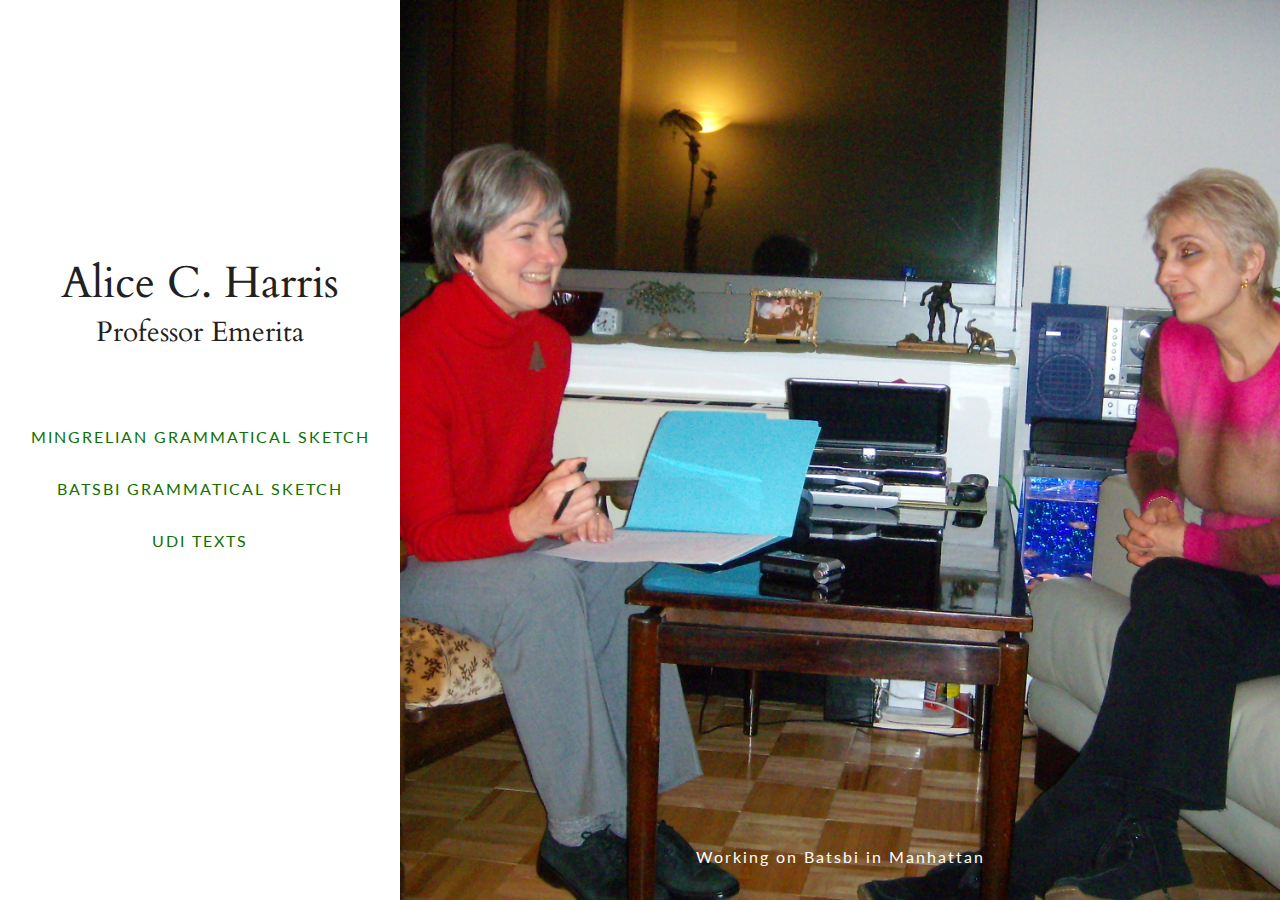
==== language-documentation/index.html @ ab15e8d2 "Added lang documentation" ====
<!DOCTYPE html>
<html lang="en">

<head>
    <meta charset="UTF-8">
    <meta name="viewport" content="width=device-width, initial-scale=1.0">
    <meta http-equiv="X-UA-Compatible" content="ie=edge">
    <title>Alice C. Harris - Language Documentation</title>
    <link rel="stylesheet" href="../style.css">
    <link rel="stylesheet" href="https://yarnpkg.com/en/package/normalize.css">
    <link rel="preconnect" href="https://fonts.googleapis.com">
    <link rel="preconnect" href="https://fonts.gstatic.com" crossorigin>
    <link href="https://fonts.googleapis.com/css2?family=Cardo&family=Lato:wght@400;700&display=swap" rel="stylesheet">
    <link rel="icon" href="./favicon.ico" type="image/x-icon">
</head>

<body>
    <main>
        <header>
            <span class="header-name serif"><a href="/">Alice C. Harris</a></span>
            <span class="header-title serif">Professor Emerita</span>
            <nav>
                <span><a href="mingrelian-grammatical-sketch/">Mingrelian Grammatical Sketch</a></span>
                <span><a href="batsbi-grammatical-sketch/">Batsbi Grammatical Sketch</a></span>
                <span><a href="udi-texts/">Udi Texts</a></span>
            </nav>
        </header>
        <section>
            <img src="../assets/picture2.jpeg" alt="Language Documentation">
            <span>Working on Batsbi in Manhattan</span>
        </section>
    </main>

    <script src="../index.js"></script>
</body>

</html>
---- style.css ----
:root {
    --brand: #107000;
    --text: #212121;
}

body {
    margin: 0;
    font-family: 'Lato', sans-serif;
    color: var(--text);
}

.serif {
    font-family: 'Cardo', serif;
}

main {
    display: flex;
    align-items: stretch;
}

header {
    flex: 0 0 400px;
    display: flex;
    flex-direction: column;
    align-items: center;
    justify-content: center;
    box-shadow: 5px 0px 30px #00000020;
    z-index: 10;
}

header .header-name {
    font-size: 44px;
}

header .header-name a {
    text-decoration: none;
    color: var(--text);
}

header .header-title {
    font-size: 28px;
    margin-bottom: 70px;
}

header nav {
    margin-bottom: 70px;
    width: 90%;
}

header nav span {
    display: block;
    text-align: center;
    margin-bottom: 20px;
}

header nav a {
    color: var(--brand);
    letter-spacing: 2px;
    line-height: 2;
    text-transform: uppercase;
    text-decoration: none;
    transition: 200ms ease-in-out;
    border-bottom: 1px solid transparent;
    padding-bottom: 5px;
}

header nav a:hover {
    border-color: var(--brand);
}

header .address span {
    display: block;
    text-align: center;
    line-height: 1.6;
    letter-spacing: 2px;
}

section {
    flex-grow: 1;
    height: 100vh;
    position: relative;
    text-align: center;
}

section > img {
    width: 100%;
    height: 100vh;
    object-fit: cover;
    vertical-align: middle;
}

section > span {
    position: absolute;
    bottom: 30px;
    transform: translate(-50%, 0%);
    left: 50%;
    text-align: center;
    color: white;
    line-height: 1.6;
    letter-spacing: 2px;
}
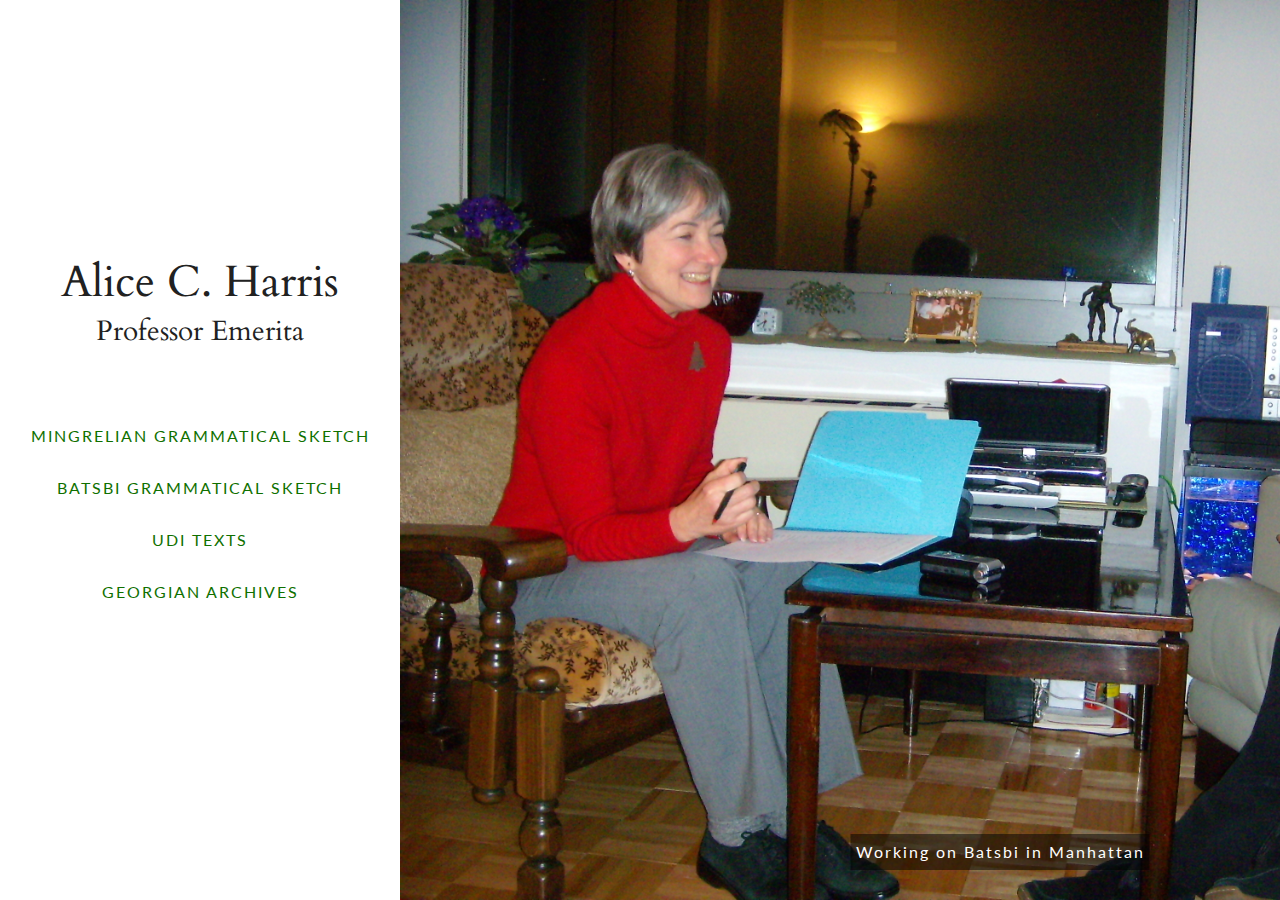
==== commit a84fdc5b: "Refactor" ====
--- a/language-documentation/index.html
+++ b/language-documentation/index.html
@@ -7,7 +7,6 @@
     <meta http-equiv="X-UA-Compatible" content="ie=edge">
     <title>Alice C. Harris - Language Documentation</title>
     <link rel="stylesheet" href="../style.css">
-    <link rel="stylesheet" href="https://yarnpkg.com/en/package/normalize.css">
     <link rel="preconnect" href="https://fonts.googleapis.com">
     <link rel="preconnect" href="https://fonts.gstatic.com" crossorigin>
     <link href="https://fonts.googleapis.com/css2?family=Cardo&family=Lato:wght@400;700&display=swap" rel="stylesheet">
@@ -15,23 +14,24 @@
 </head>
 
 <body>
-    <main>
-        <header>
-            <span class="header-name serif"><a href="/">Alice C. Harris</a></span>
-            <span class="header-title serif">Professor Emerita</span>
-            <nav>
-                <span><a href="mingrelian-grammatical-sketch/">Mingrelian Grammatical Sketch</a></span>
-                <span><a href="batsbi-grammatical-sketch/">Batsbi Grammatical Sketch</a></span>
-                <span><a href="udi-texts/">Udi Texts</a></span>
-            </nav>
-        </header>
-        <section>
-            <img src="../assets/picture2.jpeg" alt="Language Documentation">
-            <span>Working on Batsbi in Manhattan</span>
-        </section>
-    </main>
+<main>
+    <header>
+        <span class="header-name serif"><a href="/">Alice C. Harris</a></span>
+        <span class="header-title serif">Professor Emerita</span>
+        <nav>
+            <span><a href="mingrelian-grammatical-sketch/">Mingrelian Grammatical Sketch</a></span>
+            <span><a href="batsbi-grammatical-sketch/">Batsbi Grammatical Sketch</a></span>
+            <span><a href="udi-texts/">Udi Texts</a></span>
+            <span><a href="georgian-archives/">Georgian Archives</a></span>
+        </nav>
+    </header>
+    <section>
+        <img src="language-documentation.jpeg" alt="Language Documentation">
+        <span>Working on Batsbi in Manhattan</span>
+    </section>
+</main>
 
-    <script src="../index.js"></script>
+<script src="../index.js"></script>
 </body>
 
 </html>--- a/style.css
+++ b/style.css
@@ -1,6 +1,8 @@
 :root {
     --brand: #107000;
     --text: #212121;
+    --caption: #ffffff;
+    --caption-bg: rgb(0, 0, 0, 0.5);
 }
 
 body {
@@ -19,13 +21,16 @@
 }
 
 header {
-    flex: 0 0 400px;
+    flex-grow: 1;
     display: flex;
     flex-direction: column;
     align-items: center;
     justify-content: center;
     box-shadow: 5px 0px 30px #00000020;
     z-index: 10;
+    min-width: 400px;
+    padding-top: 50px;
+    padding-bottom: 70px;
 }
 
 header .header-name {
@@ -39,11 +44,10 @@
 
 header .header-title {
     font-size: 28px;
-    margin-bottom: 70px;
 }
 
 header nav {
-    margin-bottom: 70px;
+    margin-top: 70px;
     width: 90%;
 }
 
@@ -68,6 +72,10 @@
     border-color: var(--brand);
 }
 
+header .address {
+    margin-top: 70px;
+}
+
 header .address span {
     display: block;
     text-align: center;
@@ -76,16 +84,14 @@
 }
 
 section {
-    flex-grow: 1;
-    height: 100vh;
     position: relative;
     text-align: center;
+    background-repeat: repeat;
 }
 
 section > img {
-    width: 100%;
     height: 100vh;
-    object-fit: cover;
+    object-fit: contain;
     vertical-align: middle;
 }
 
@@ -95,7 +101,25 @@
     transform: translate(-50%, 0%);
     left: 50%;
     text-align: center;
-    color: white;
+    color: var(--caption);
     line-height: 1.6;
     letter-spacing: 2px;
+    padding: 5px;
+    background-color: var(--caption-bg);
+}
+
+/* Mobile */
+@media screen and (max-width: 768px) {
+    main {
+        flex-direction: column;
+    }
+
+    header {
+        min-width: 0;
+    }
+
+    section > img {
+        width: 100%;
+        height: 100%;
+    }
 }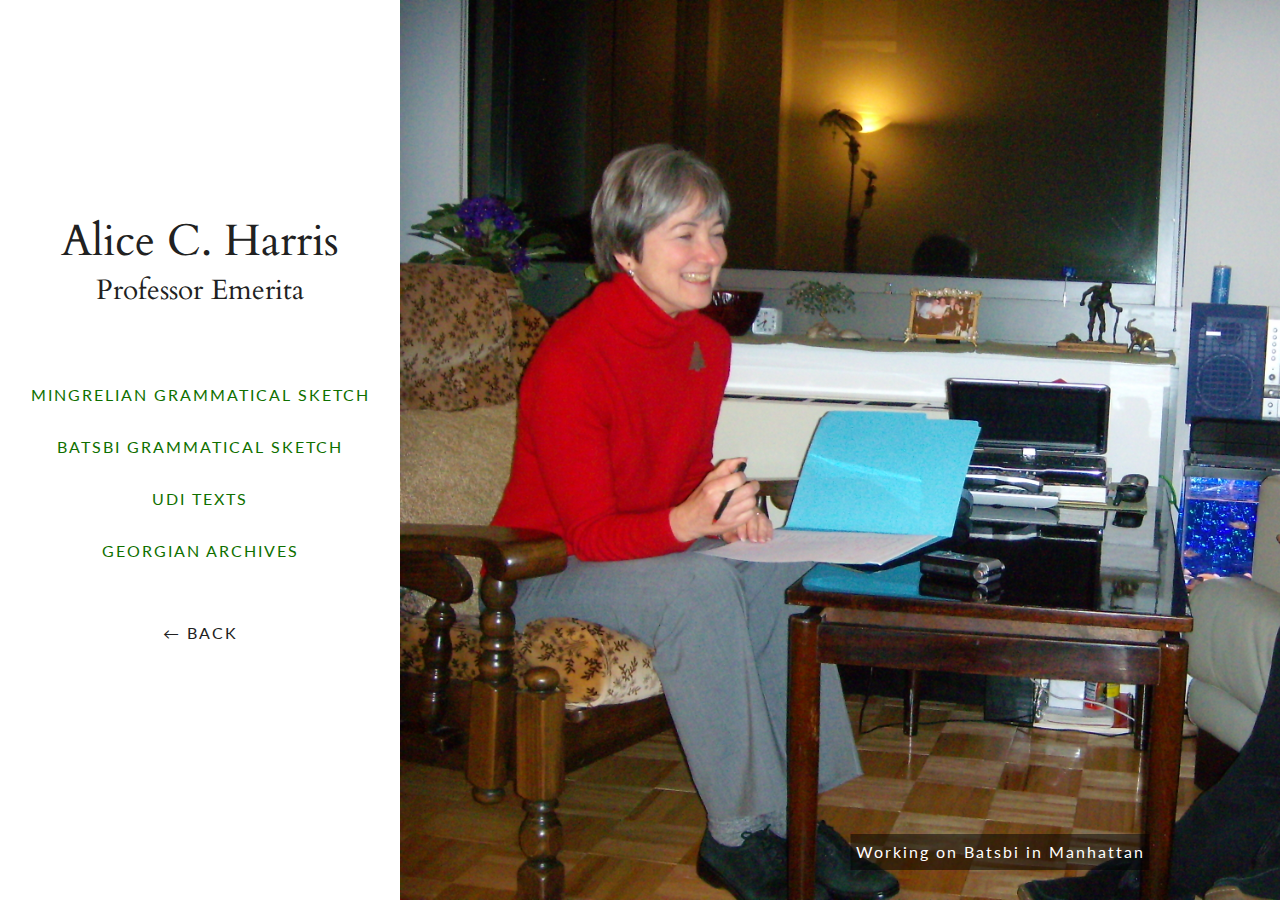
==== commit 449932a4: "Added Back" ====
--- a/language-documentation/index.html
+++ b/language-documentation/index.html
@@ -23,6 +23,7 @@
             <span><a href="batsbi-grammatical-sketch/">Batsbi Grammatical Sketch</a></span>
             <span><a href="udi-texts/">Udi Texts</a></span>
             <span><a href="georgian-archives/">Georgian Archives</a></span>
+            <span class="back"><a href="../">&larr; Back</a></span>
         </nav>
     </header>
     <section>
@@ -30,8 +31,6 @@
         <span>Working on Batsbi in Manhattan</span>
     </section>
 </main>
-
-<script src="../index.js"></script>
 </body>
 
 </html>--- a/style.css
+++ b/style.css
@@ -19,6 +19,8 @@
     display: flex;
     align-items: stretch;
 }
+
+/* Header */
 
 header {
     flex-grow: 1;
@@ -46,6 +48,7 @@
     font-size: 28px;
 }
 
+/* Navigation Menu */
 header nav {
     margin-top: 70px;
     width: 90%;
@@ -72,6 +75,19 @@
     border-color: var(--brand);
 }
 
+header span.back {
+    margin-top: 50px;
+}
+
+header span.back a {
+    color: var(--text);
+}
+
+header span.back a:hover {
+    border-color: var(--text);
+}
+
+/* Address */
 header .address {
     margin-top: 70px;
 }
@@ -83,6 +99,7 @@
     letter-spacing: 2px;
 }
 
+/* Image Section */
 section {
     position: relative;
     text-align: center;
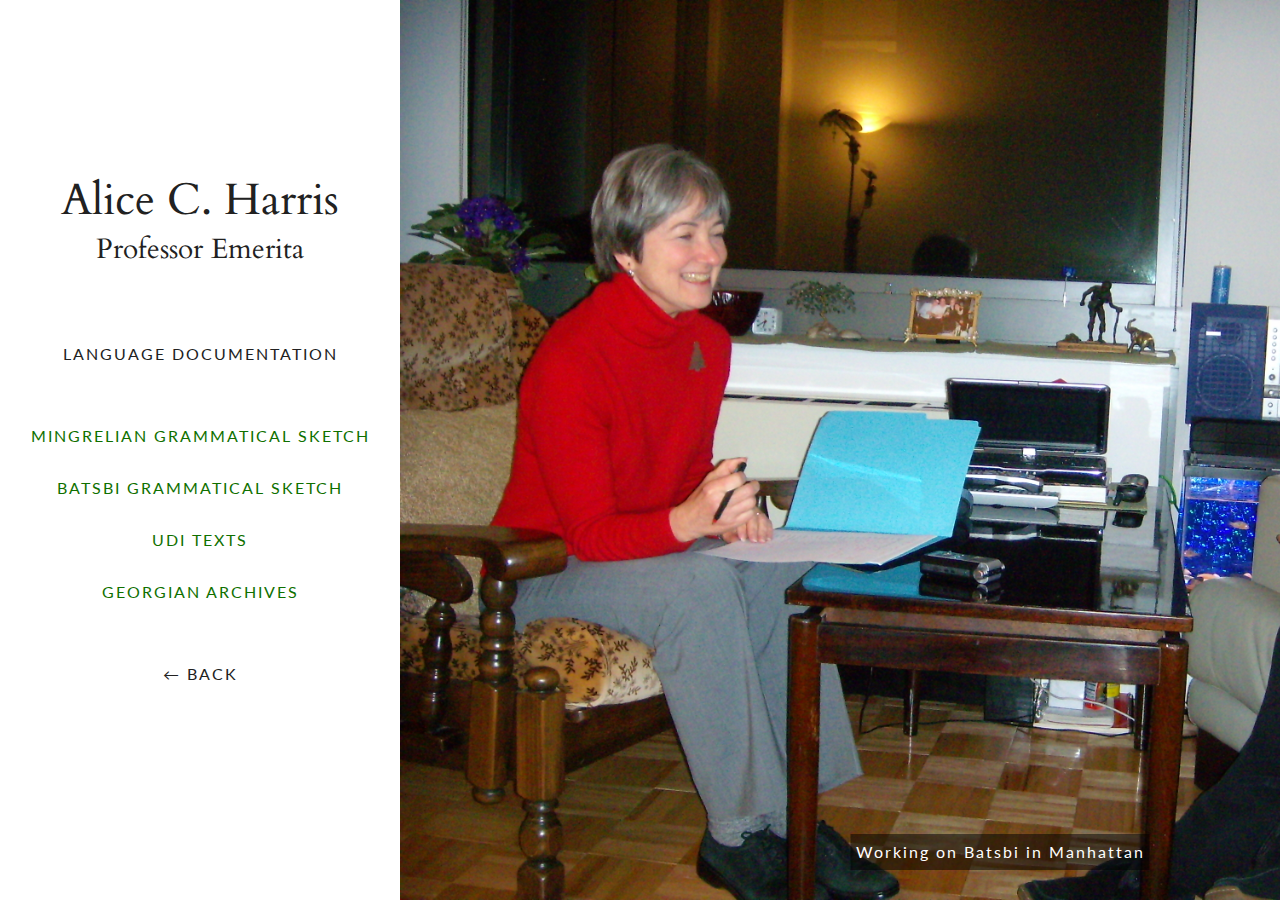
==== commit 7599fd28: "Added titles" ====
--- a/language-documentation/index.html
+++ b/language-documentation/index.html
@@ -19,6 +19,8 @@
         <span class="header-name serif"><a href="/">Alice C. Harris</a></span>
         <span class="header-title serif">Professor Emerita</span>
         <nav>
+            <span class="page-title">Language Documentation</span>
+
             <span><a href="mingrelian-grammatical-sketch/">Mingrelian Grammatical Sketch</a></span>
             <span><a href="batsbi-grammatical-sketch/">Batsbi Grammatical Sketch</a></span>
             <span><a href="udi-texts/">Udi Texts</a></span>
--- a/style.css
+++ b/style.css
@@ -35,6 +35,10 @@
     padding-bottom: 70px;
 }
 
+header.fixed-width {
+    width: 400px;
+}
+
 header .header-name {
     font-size: 44px;
 }
@@ -54,17 +58,23 @@
     width: 90%;
 }
 
+.page-title {
+    margin-bottom: 50px;
+    color: var(--text);
+}
+
 header nav span {
+    color: var(--brand);
     display: block;
     text-align: center;
     margin-bottom: 20px;
+    letter-spacing: 2px;
+    line-height: 2;
+    text-transform: uppercase;
 }
 
 header nav a {
     color: var(--brand);
-    letter-spacing: 2px;
-    line-height: 2;
-    text-transform: uppercase;
     text-decoration: none;
     transition: 200ms ease-in-out;
     border-bottom: 1px solid transparent;
@@ -125,6 +135,16 @@
     background-color: var(--caption-bg);
 }
 
+/* PDF Section */
+section.pdf {
+    flex-grow: 5;
+}
+
+section > iframe {
+    height: 100vh;
+    width: 100%;
+}
+
 /* Mobile */
 @media screen and (max-width: 768px) {
     main {
@@ -139,4 +159,9 @@
         width: 100%;
         height: 100%;
     }
+
+    /*section > iframe {*/
+    /*    width: 100%;*/
+    /*    height: 100vh;*/
+    /*}*/
 }